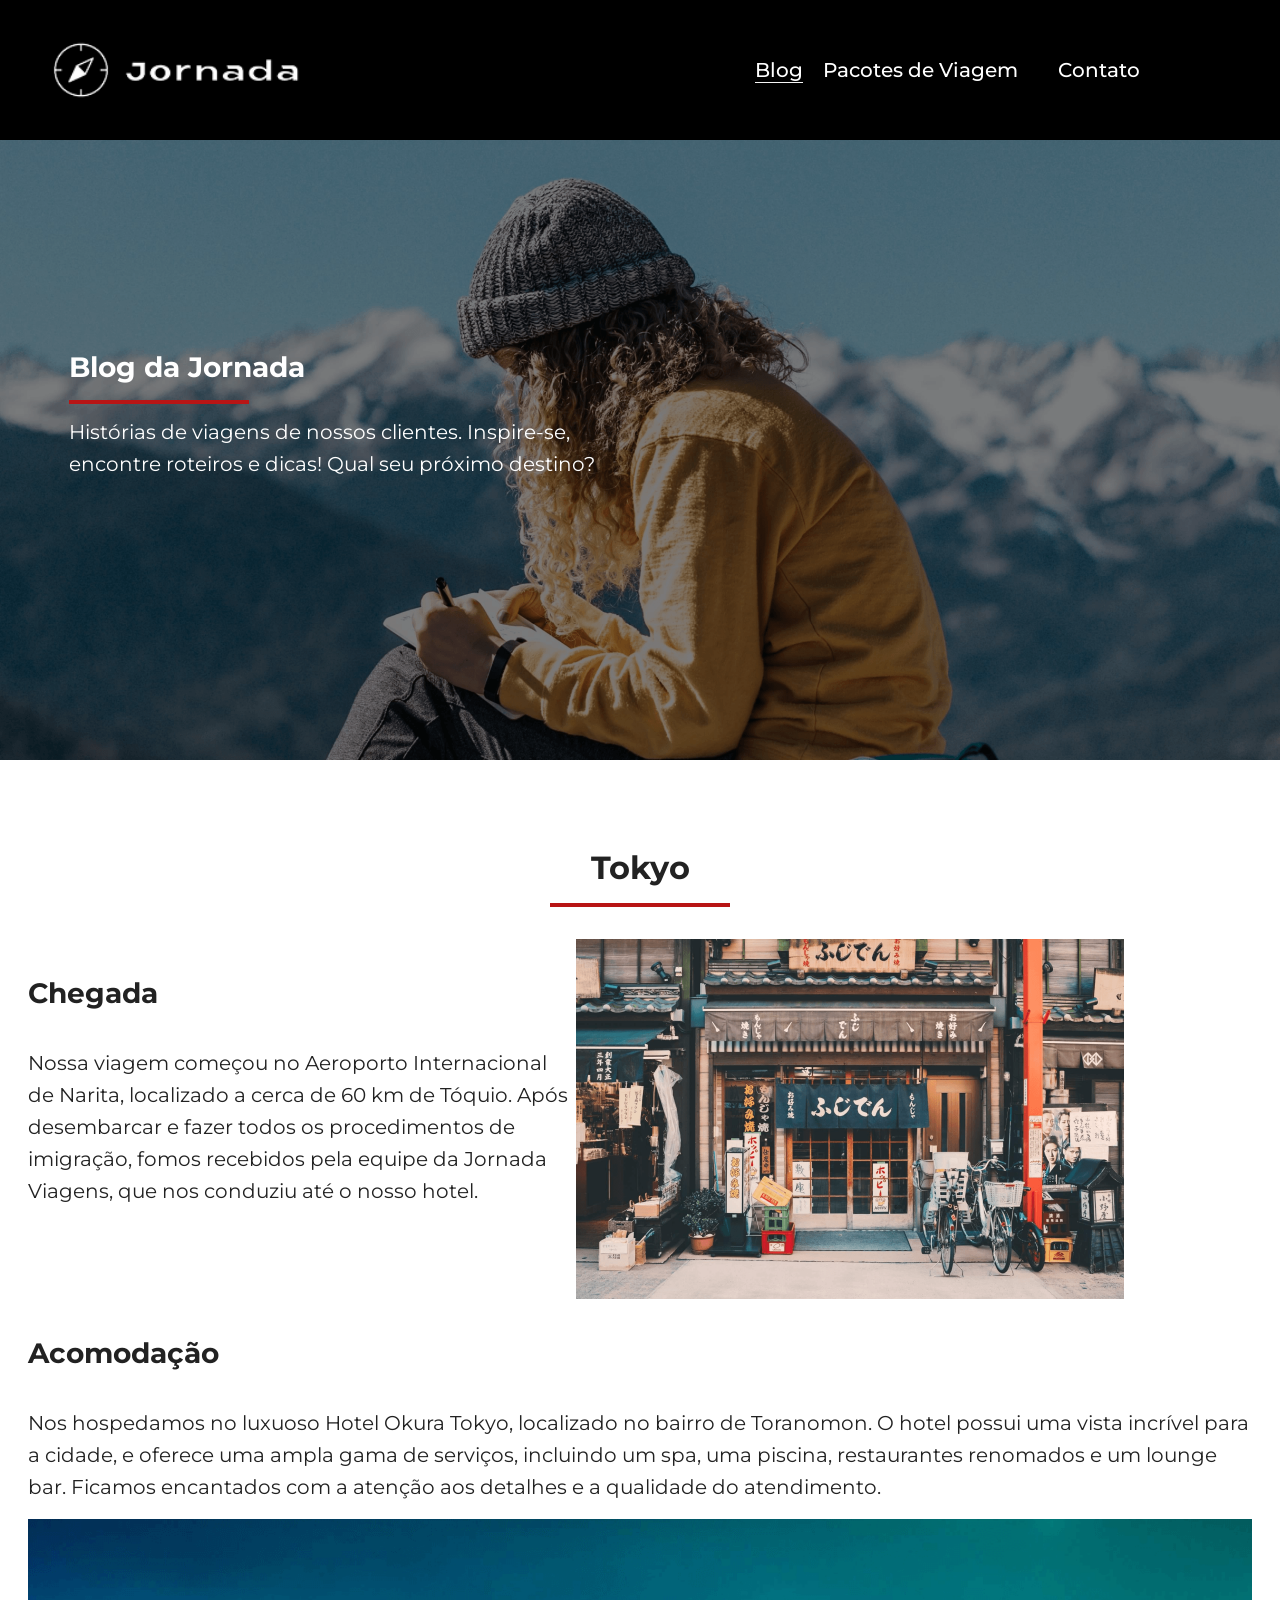
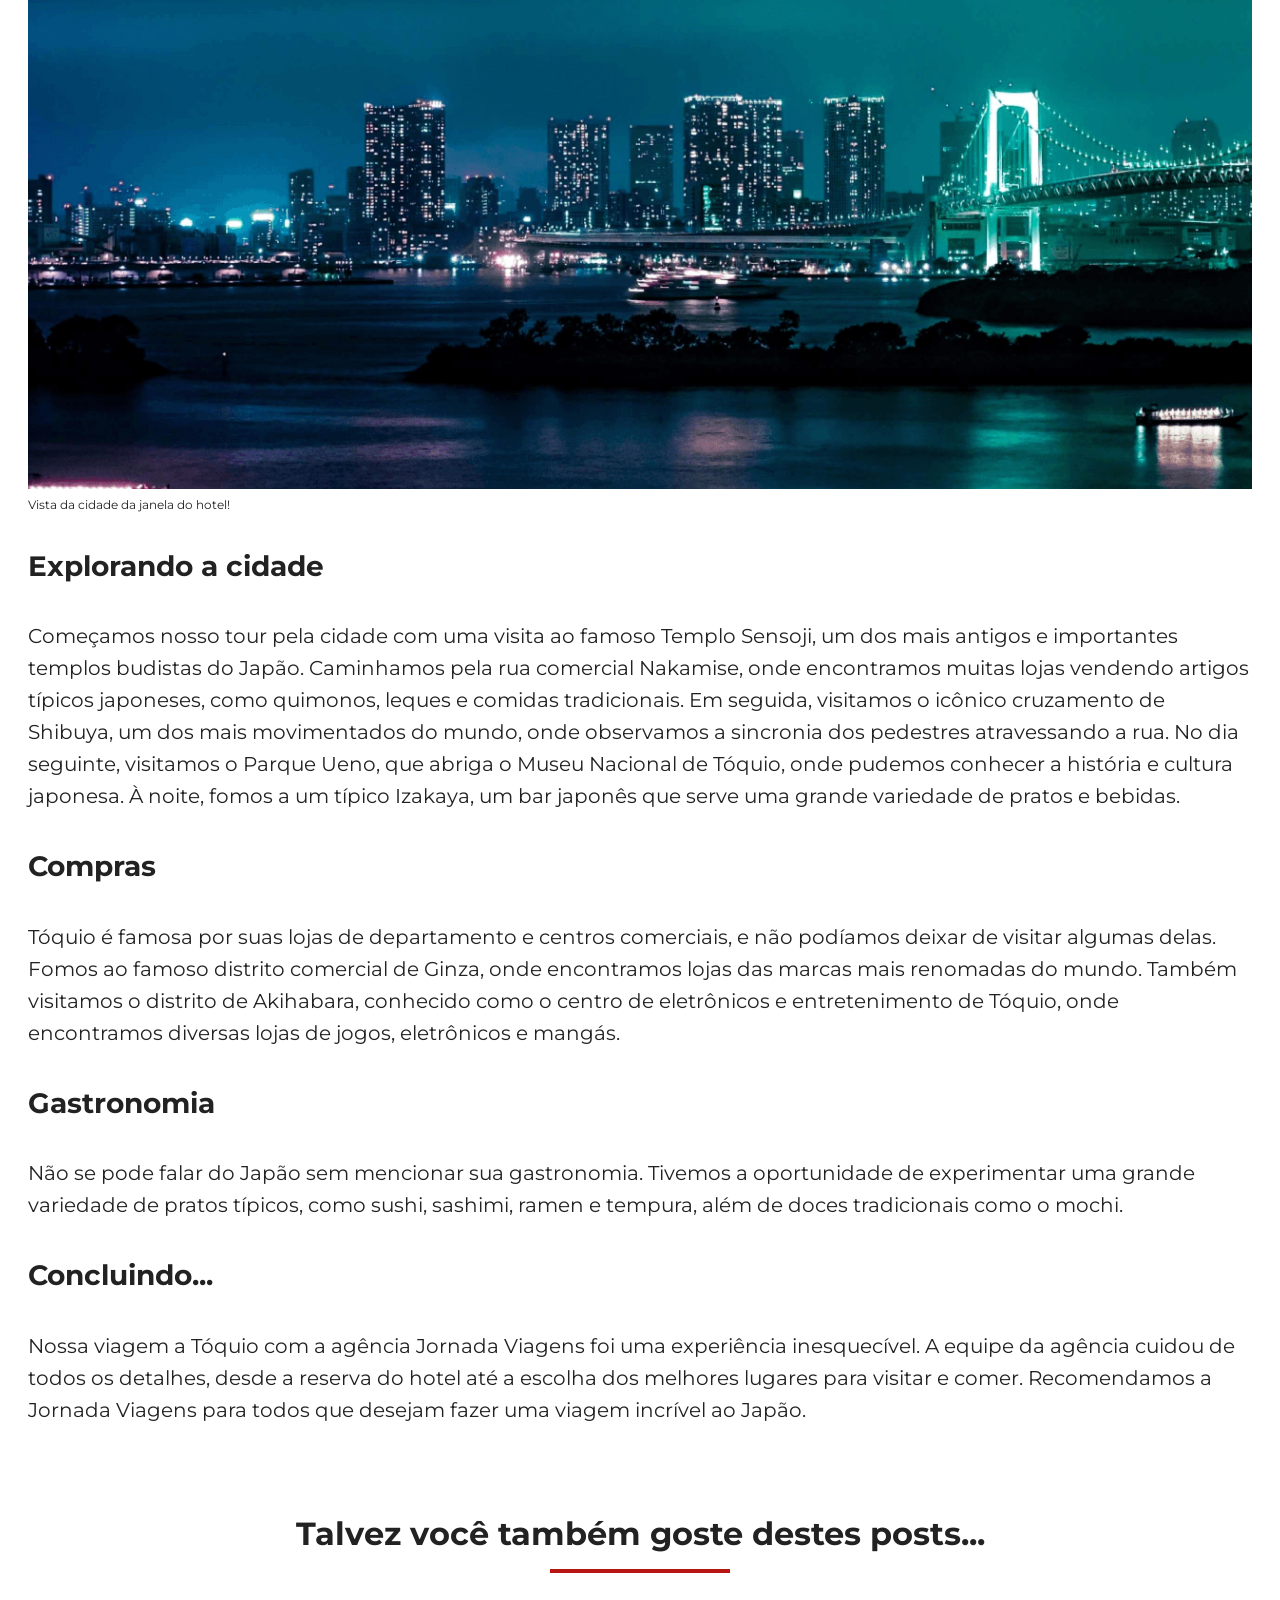
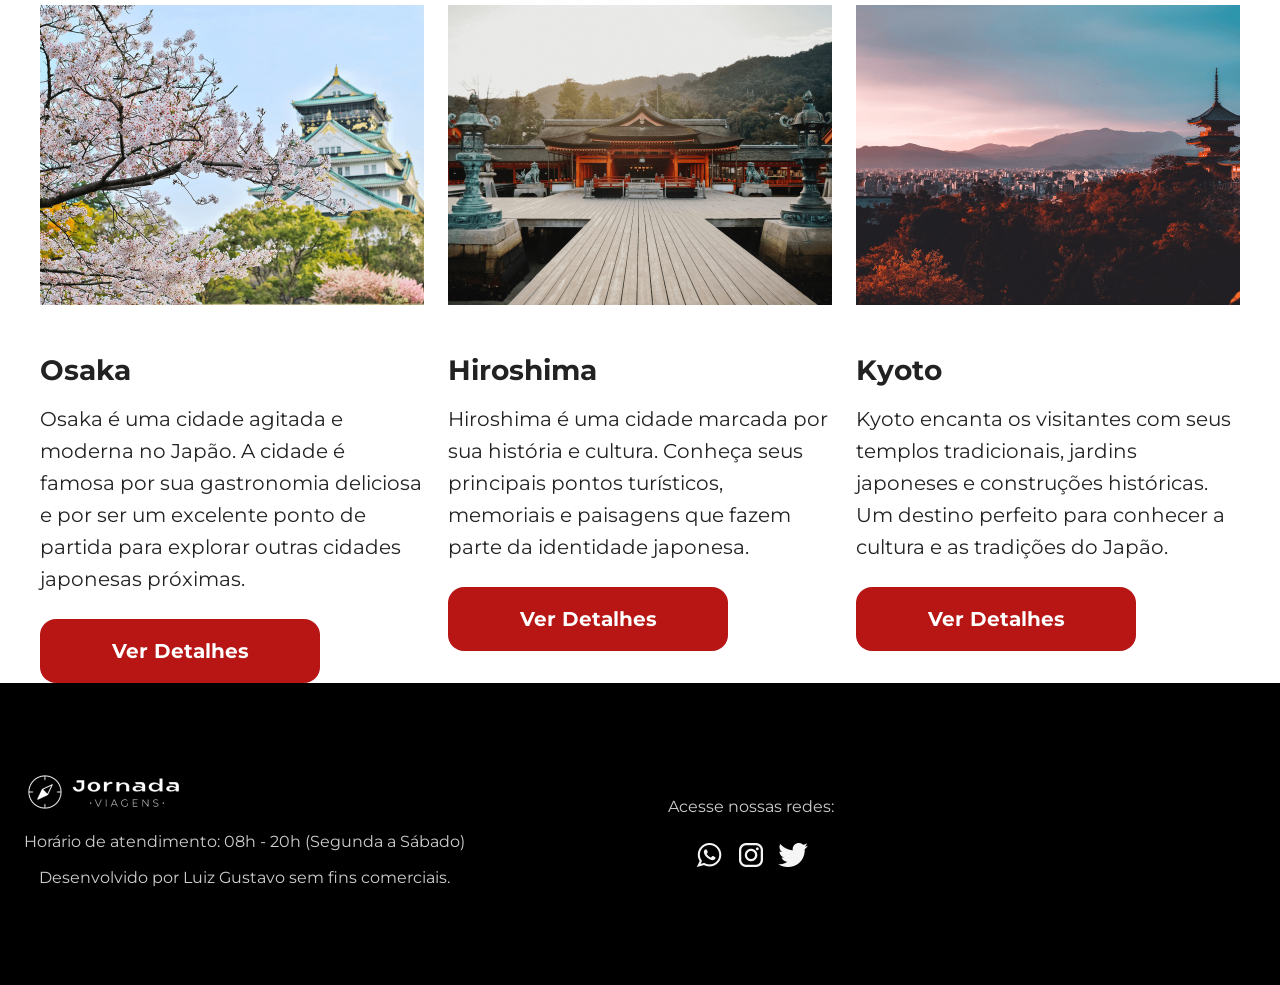
==== html/blog.html @ 7a6481ee "Finalizando-blog" ====
<!doctype html>
<html lang="pt-br">
  <head>
    <meta charset="UTF-8" />
    <meta name="viewport" content="width=device-width, initial-scale=1.0" />
    <title>Blog | Jornada Viagens</title>

    <meta
      name="description"
      content="Histórias de viagens dos clientes da Jornada Viagens. Inspire-se com roteiros e dicas!"
    />

    <meta property="og:title" content="Blog | Jornada Viagens" />
    <meta
      property="og:description"
      content="Histórias de viagens de nossos clientes. Inspire-se e encontre seu próximo destino!"
    />
    <meta
      property="og:image"
      content="https://luizgus1213.github.io/jornada-viagens/img/logo-footer.png"
    />

    <link rel="icon" href="../favicon-branco.png" />
    <link rel="stylesheet" href="../css/style.css" />
    <link rel="stylesheet" href="../css/blog-page/blog.css" />
  </head>

  <body>
    <header>
      <a class="logo" href="blog.html" title="Voltar para página inicial">
        <img
          class="img-mobile"
          src="../img/Símbolo_branco.png"
          alt="Símbolo branco da logo Jornada"
        />

        <img
          class="img-desktop"
          src="../img/Logo-branco 2.png"
          alt="Logo branca da Jornada"
        />
      </a>

      <div class="menu_navegacao">
        <label for="menu">
          <img
            src="../img/menu.png"
            alt="Menu hambúrguer"
            class="menu_hamburguer"
          />
        </label>

        <input type="checkbox" id="menu" hidden />

        <nav>
          <ul class="list-links">
            <li>
              <a
                class="pagina-selecionada"
                href="blog.html"
                title="Acessar página Blog"
                >Blog</a
              >
            </li>

            <li>
              <a
                href="pacotes-de-viagens.html"
                title="Acessar página de viagens"
                >Pacotes de Viagem</a
              >
            </li>

            <li>
              <a href="contato.html" title="Acessar contatos">Contato</a>
            </li>
          </ul>
        </nav>
      </div>
    </header>

    <main>
      <section class="banner-blog">
        <div class="img-hero">
          <div class="text">
            <h1 class="content_title">Blog da Jornada</h1>
            <hr />

            <h2 class="content_text">
              Histórias de viagens de nossos clientes. Inspire-se, encontre
              roteiros e dicas! Qual seu próximo destino?
            </h2>
          </div>
        </div>
      </section>

      <section class="description">
        <section class="tokyo">
          <section class="section-title titulo-destino">
            <h2>Tokyo</h2>
            <hr />
          </section>

          <div class="grid separacao">
            <div class="chegada-acomodacao">
              <h4>Chegada</h4>

              <p class="content_text">
                Nossa viagem começou no Aeroporto Internacional de Narita,
                localizado a cerca de 60 km de Tóquio. Após desembarcar e fazer
                todos os procedimentos de imigração, fomos recebidos pela equipe
                da Jornada Viagens, que nos conduziu até o nosso hotel.
              </p>
            </div>

            <div
              class="imagem acomodacao"
              role="img"
              aria-label="Fachada de um estabelecimento tradicional japonês em Tóquio"
            ></div>
          </div>

          <section class="section-title acomodacao-texto">
            <h4>Acomodação</h4>

            <p class="content_text">
              Nos hospedamos no luxuoso Hotel Okura Tokyo, localizado no bairro
              de Toranomon. O hotel possui uma vista incrível para a cidade, e
              oferece uma ampla gama de serviços, incluindo um spa, uma piscina,
              restaurantes renomados e um lounge bar. Ficamos encantados com a
              atenção aos detalhes e a qualidade do atendimento.
            </p>
          </section>

          <div
            class="imagem vista-janela-tokyo"
            role="img"
            aria-label="Vista noturna da cidade de Tóquio"
          ></div>

          <sub>Vista da cidade da janela do hotel!</sub>

          <section class="section-title explorando">
            <h4>Explorando a cidade</h4>

            <p class="content_text">
              Começamos nosso tour pela cidade com uma visita ao famoso Templo
              Sensoji, um dos mais antigos e importantes templos budistas do
              Japão. Caminhamos pela rua comercial Nakamise, onde encontramos
              muitas lojas vendendo artigos típicos japoneses, como quimonos,
              leques e comidas tradicionais. Em seguida, visitamos o icônico
              cruzamento de Shibuya, um dos mais movimentados do mundo, onde
              observamos a sincronia dos pedestres atravessando a rua. No dia
              seguinte, visitamos o Parque Ueno, que abriga o Museu Nacional de
              Tóquio, onde pudemos conhecer a história e cultura japonesa. À
              noite, fomos a um típico Izakaya, um bar japonês que serve uma
              grande variedade de pratos e bebidas.
            </p>

            <h4>Compras</h4>

            <p class="content_text">
              Tóquio é famosa por suas lojas de departamento e centros
              comerciais, e não podíamos deixar de visitar algumas delas. Fomos
              ao famoso distrito comercial de Ginza, onde encontramos lojas das
              marcas mais renomadas do mundo. Também visitamos o distrito de
              Akihabara, conhecido como o centro de eletrônicos e entretenimento
              de Tóquio, onde encontramos diversas lojas de jogos, eletrônicos e
              mangás.
            </p>

            <h4>Gastronomia</h4>

            <p class="content_text">
              Não se pode falar do Japão sem mencionar sua gastronomia. Tivemos
              a oportunidade de experimentar uma grande variedade de pratos
              típicos, como sushi, sashimi, ramen e tempura, além de doces
              tradicionais como o mochi.
            </p>

            <h4>Concluindo...</h4>

            <p class="content_text">
              Nossa viagem a Tóquio com a agência Jornada Viagens foi uma
              experiência inesquecível. A equipe da agência cuidou de todos os
              detalhes, desde a reserva do hotel até a escolha dos melhores
              lugares para visitar e comer. Recomendamos a Jornada Viagens para
              todos que desejam fazer uma viagem incrível ao Japão.
            </p>
          </section>
        </section>
        <section class="posts-section">
          <section class="section-title">
            <h2>Talvez você também goste destes posts...</h2>
            <hr />
          </section>

          <div class="posts-list">
            <article class="post-card">
              <div
                class="post-image imagem-osaka"
                role="img"
                aria-label="Paisagem da cidade de Osaka, Japão"
              ></div>

              <div class="post-content">
                <h3 class="content_title">Osaka</h3>

                <p class="content_text">
                  Osaka é uma cidade agitada e moderna no Japão. A cidade é
                  famosa por sua gastronomia deliciosa e por ser um excelente
                  ponto de partida para explorar outras cidades japonesas
                  próximas.
                </p>

                <a href="osaka.html" class="button">Ver Detalhes</a>
              </div>
            </article>

            <article class="post-card">
              <div
                class="post-image imagem-hiroshima"
                role="img"
                aria-label="Paisagem da cidade de Hiroshima, Japão"
              ></div>

              <div class="post-content">
                <h3 class="content_title">Hiroshima</h3>

                <p class="content_text">
                  Hiroshima é uma cidade marcada por sua história e cultura.
                  Conheça seus principais pontos turísticos, memoriais e
                  paisagens que fazem parte da identidade japonesa.
                </p>

                <a href="hiroshima.html" class="button">Ver Detalhes</a>
              </div>
            </article>

            <article class="post-card">
              <div
                class="post-image imagem-kyoto"
                role="img"
                aria-label="Paisagem tradicional da cidade de Kyoto, Japão"
              ></div>

              <div class="post-content">
                <h3 class="content_title">Kyoto</h3>

                <p class="content_text">
                  Kyoto encanta os visitantes com seus templos tradicionais,
                  jardins japoneses e construções históricas. Um destino
                  perfeito para conhecer a cultura e as tradições do Japão.
                </p>

                <a href="kyoto.html" class="button">Ver Detalhes</a>
              </div>
            </article>
          </div>
        </section>
      </section>
      <section class="final-page final-page-pacotes">
        <footer>
          <div class="dados-finais">
            <header>
              <img
                src="../img/Logo-branco-jornada.png"
                alt="Logo da jornada de viagens "
              />
            </header>
            <h1>Horário de atendimento: 08h - 20h (Segunda a Sábado)</h1>
            <div class="developer">
              <h1>Desenvolvido por Luiz Gustavo sem fins comerciais.</h1>
            </div>
          </div>

          <div class="links-redes">
            <h1>Acesse nossas redes:</h1>
            <a
              href="https://wa.me/553199255745"
              target="_blank"
              rel="noopener noreferrer"
            >
              <img
                class="icones-redes-sociais"
                src="../img/Whatsapp 1 (1).png"
                alt="Ícone do WhatsApp"
              /> </a
            ><a href="../html/instagram.html"
              ><img
                class="icones-redes-sociais"
                src="../img/Instragam 1 (1).png"
                alt="icone do instagram" /></a
            ><a href="../html/twitter.html"
              ><img
                class="icones-redes-sociais"
                src="../img/Twiter 1 (1).png"
                alt="icone do twiter"
            /></a>
          </div>
        </footer>
      </section>
    </main>
  </body>
</html>
---- css/style.css ----
@import url(global.css);
@import url(hearder.css);
@import url(hero.css);
@import url(offers.css);
@import url(categories.css);
@import url(popular_destination.css);
@import url(payments.css);
@import url(witness.css);
@import url(final-page.css);
@import url(pacotes-de-viagens/header.css);
@import url(pacotes-de-viagens/banner.css);
@import url(pacotes-de-viagens/payment.css);
@import url(pacotes-de-viagens/depoimentos.css);
@import url(pacotes-de-viagens/final-page.css);
@import url(blog-page/blog.css);
@import url(blog-page/posts.css);
---- css/blog-page/blog.css ----
/* BANNER */

.banner-blog .img-hero {
  background-image: url(../../img/hero-blog-mobile.png);
}

/* TOKYO */

.tokyo {
  width: 100%;
  margin: 0 auto;
}
.description {
  padding: 0 28px;
}
/* TÍTULO */

.tokyo .titulo-destino h2 {
  margin-top: 88px;
  text-align: center;
}

.tokyo .titulo-destino hr {
  margin-bottom: 32px;
}

/* CHEGADA */

.separacao {
  display: grid;
  grid-template-columns: 1fr;
  grid-template-rows: auto;
  gap: 12px;
}

.chegada-acomodacao {
  min-width: 0;
}

/* IMAGENS */

.imagem {
  background-repeat: no-repeat;
  background-size: cover;
  background-position: center;
}

.acomodacao {
  width: 312px;
  max-width: 100%;
  aspect-ratio: 312 / 360;
  background-image: url(../../img/acomodacao-tokyo-mobile.png);
}

/* ACOMODAÇÃO */

.acomodacao-texto {
  margin-top: 16px;
}

/* VISTA DA JANELA */

.vista-janela-tokyo {
  width: 100%;
  aspect-ratio: 2.15;
  background-image: url(../../img/vista-janela-toyko-mobile.png);
  margin-top: 16px;
}

.tokyo sub {
  display: block;
  font-size: 12px;
  margin-top: 8px;
}

/* EXPLORANDO A CIDADE */

.explorando {
  margin-top: 24px;
}

/* TABLET */

@media screen and (min-width: 768px) {
  .banner-blog .img-hero {
    background-image: url(../../img/hero-blog-tablet.png);
  }

  .separacao {
    grid-template-columns: repeat(2, 312px);
    grid-template-rows: 360px;
    column-gap: 24px;
    row-gap: 0;
  }

  .chegada-acomodacao {
    grid-area: 1 / 1 / 2 / 2;
  }

  .acomodacao {
    grid-area: 1 / 2 / 2 / 3;
    width: 312px;
    height: 360px;
    background-image: url(../../img/acomodacao-tokyo-tablet.png);
  }

  .vista-janela-tokyo {
    background-image: url(../../img/vista-janela-toyko-tablet.png);
  }
}

/* PC */

@media screen and (min-width: 1024px) {
  .separacao {
    display: grid;
    grid-template-columns: repeat(2, 548px);
    grid-template-rows: 360px;
    grid-column-gap: 0px;
    grid-row-gap: 0px;
  }

  .chegada-acomodacao {
    grid-area: 1 / 1 / 2 / 2;
  }
  .acomodacao {
    grid-area: 1 / 2 / 2 / 3;
  }
  .banner-blog .img-hero {
    background-image: url(../../img/hero-blog-desk.png);
    background-position: 60%;
  }

  .acomodacao {
    background-image: url(../../img/acomodacao-tokyo-desk.png);
    width: 100%;
  }

  .vista-janela-tokyo {
    background-image: url(../../img/vista-janela-toyko-desk.png);
  }
}
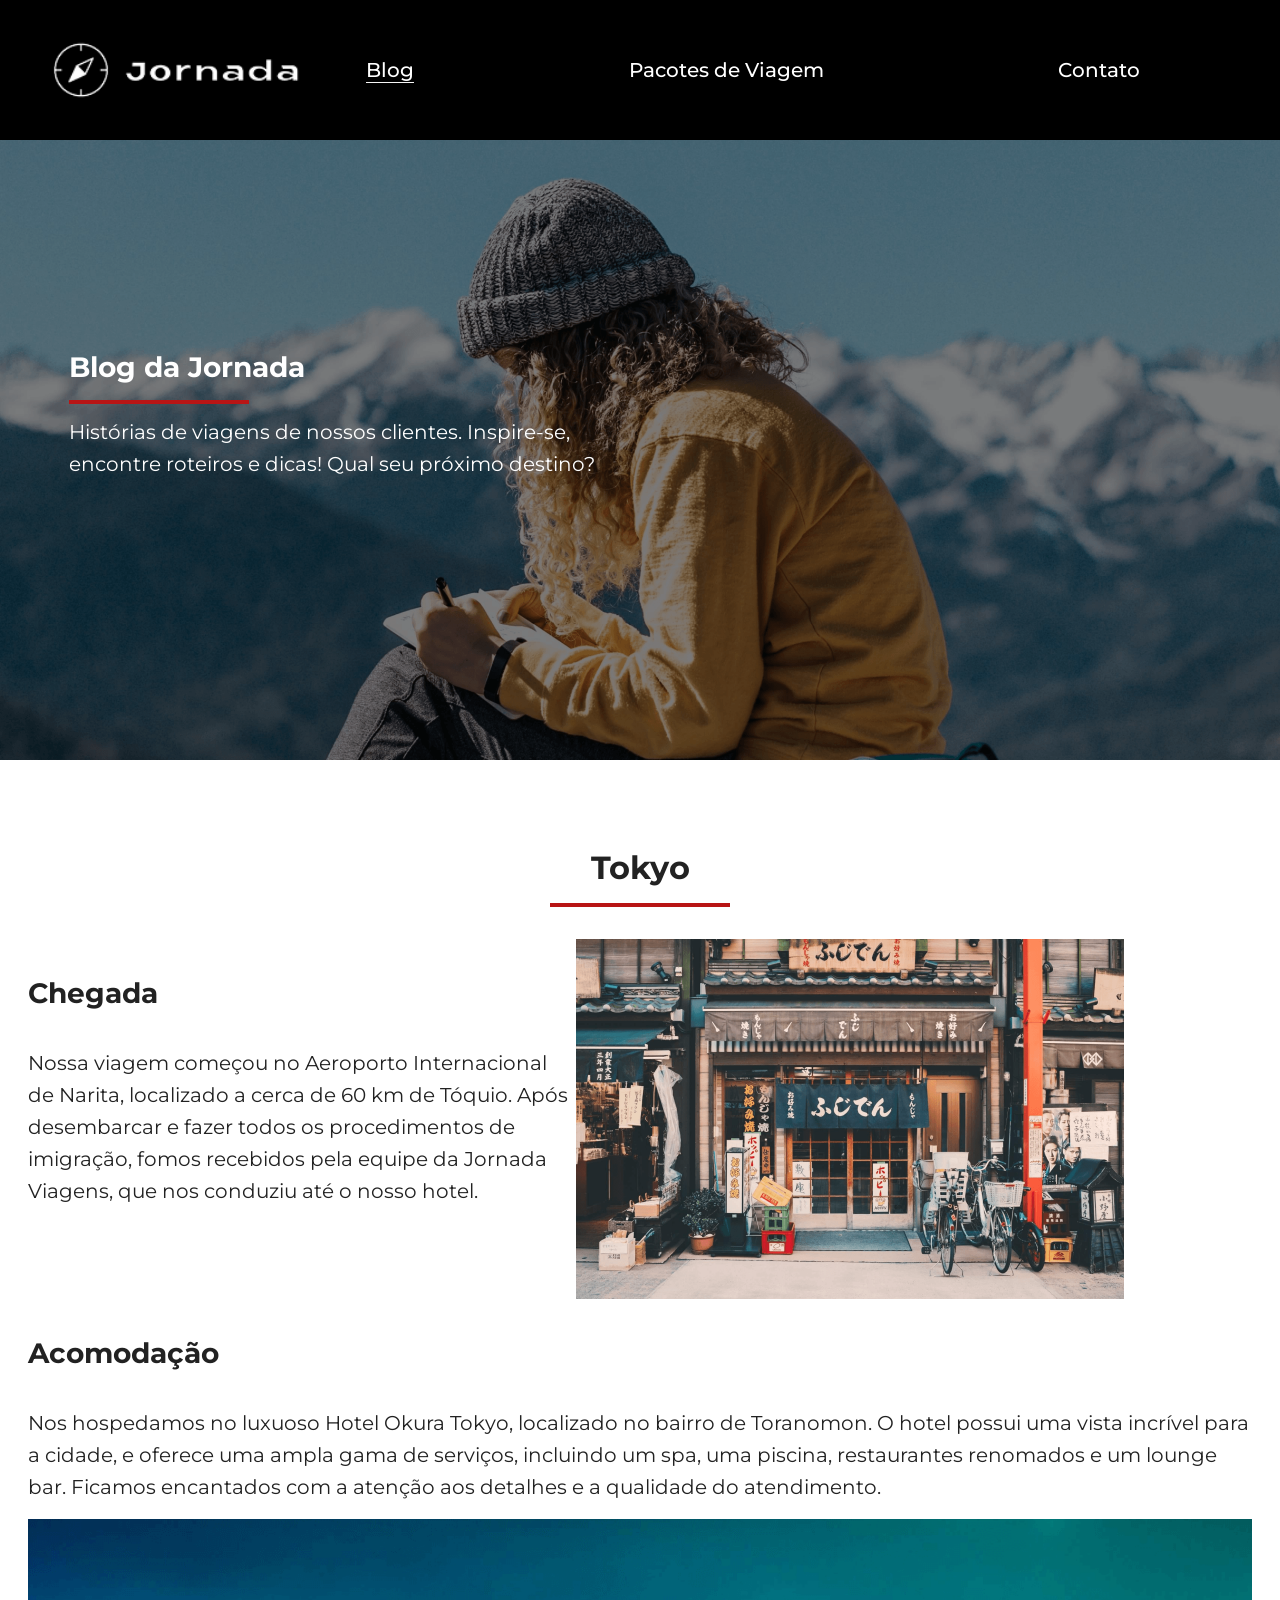
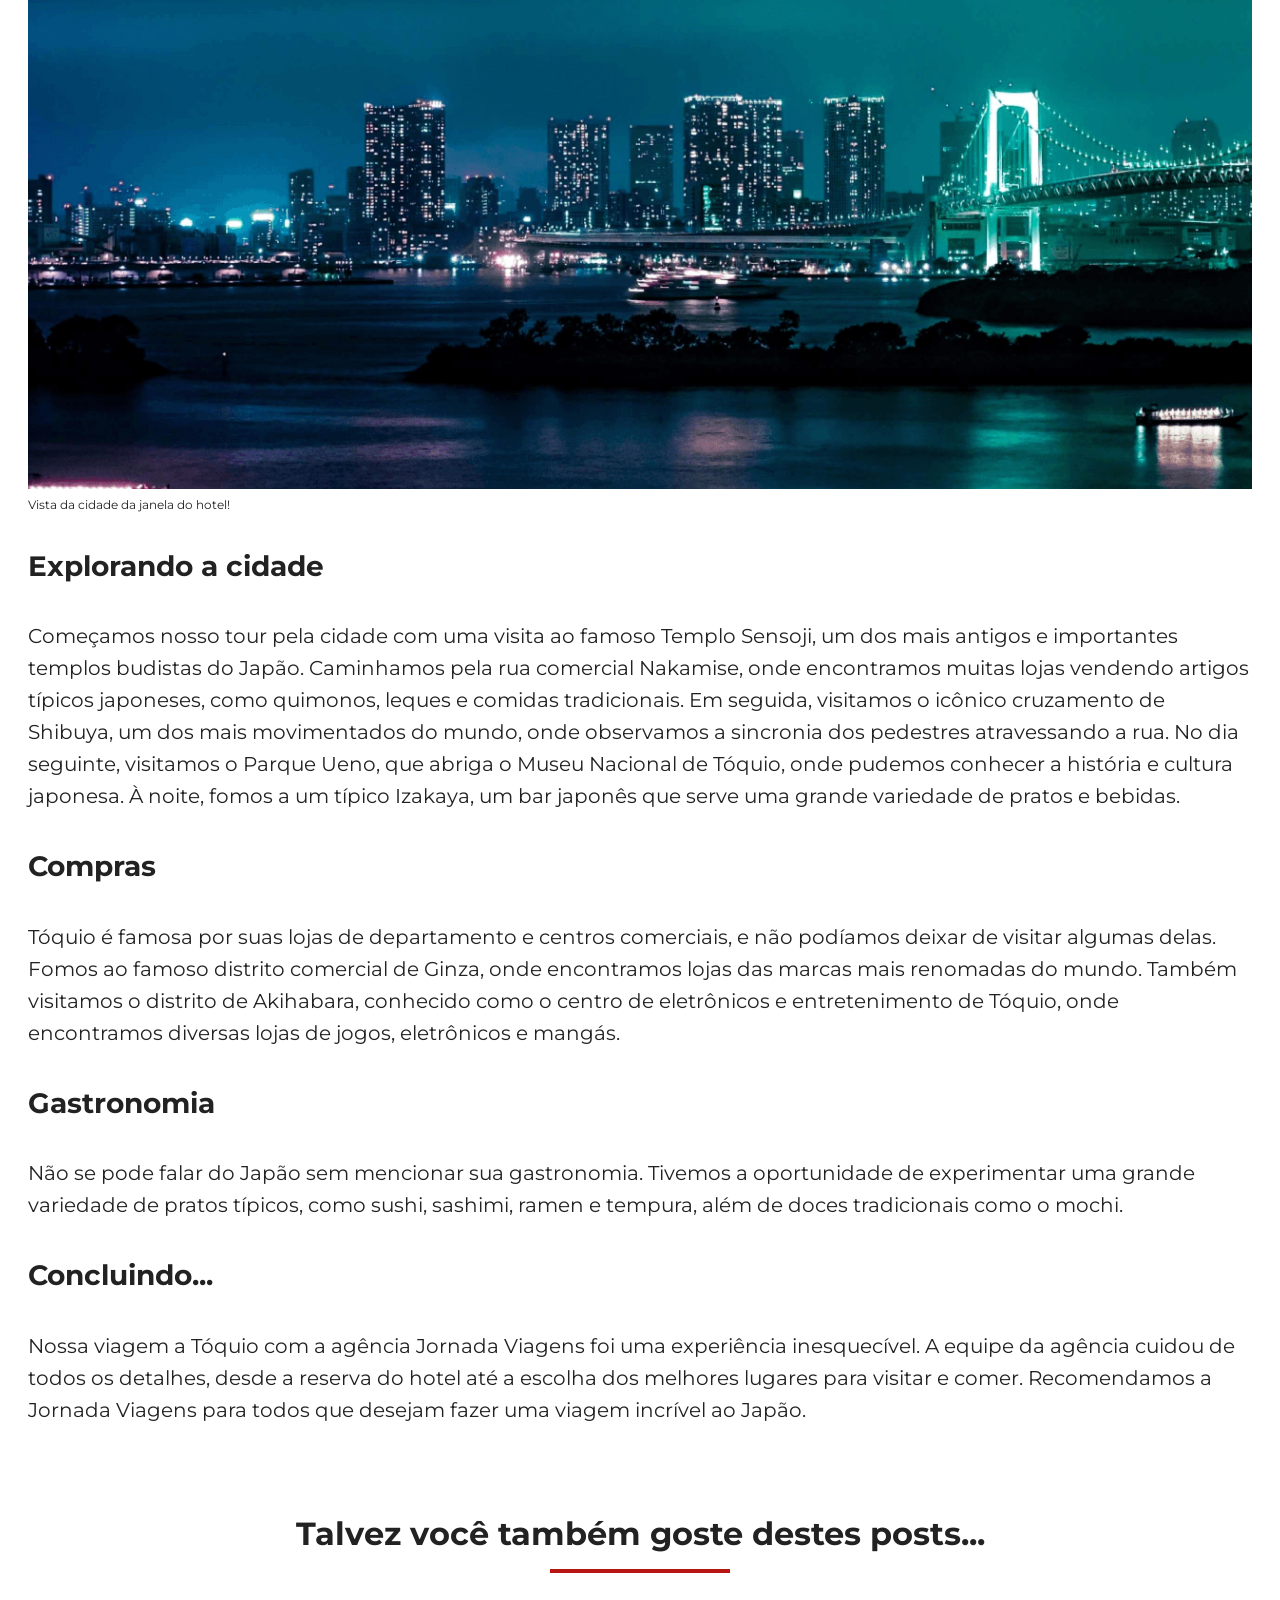
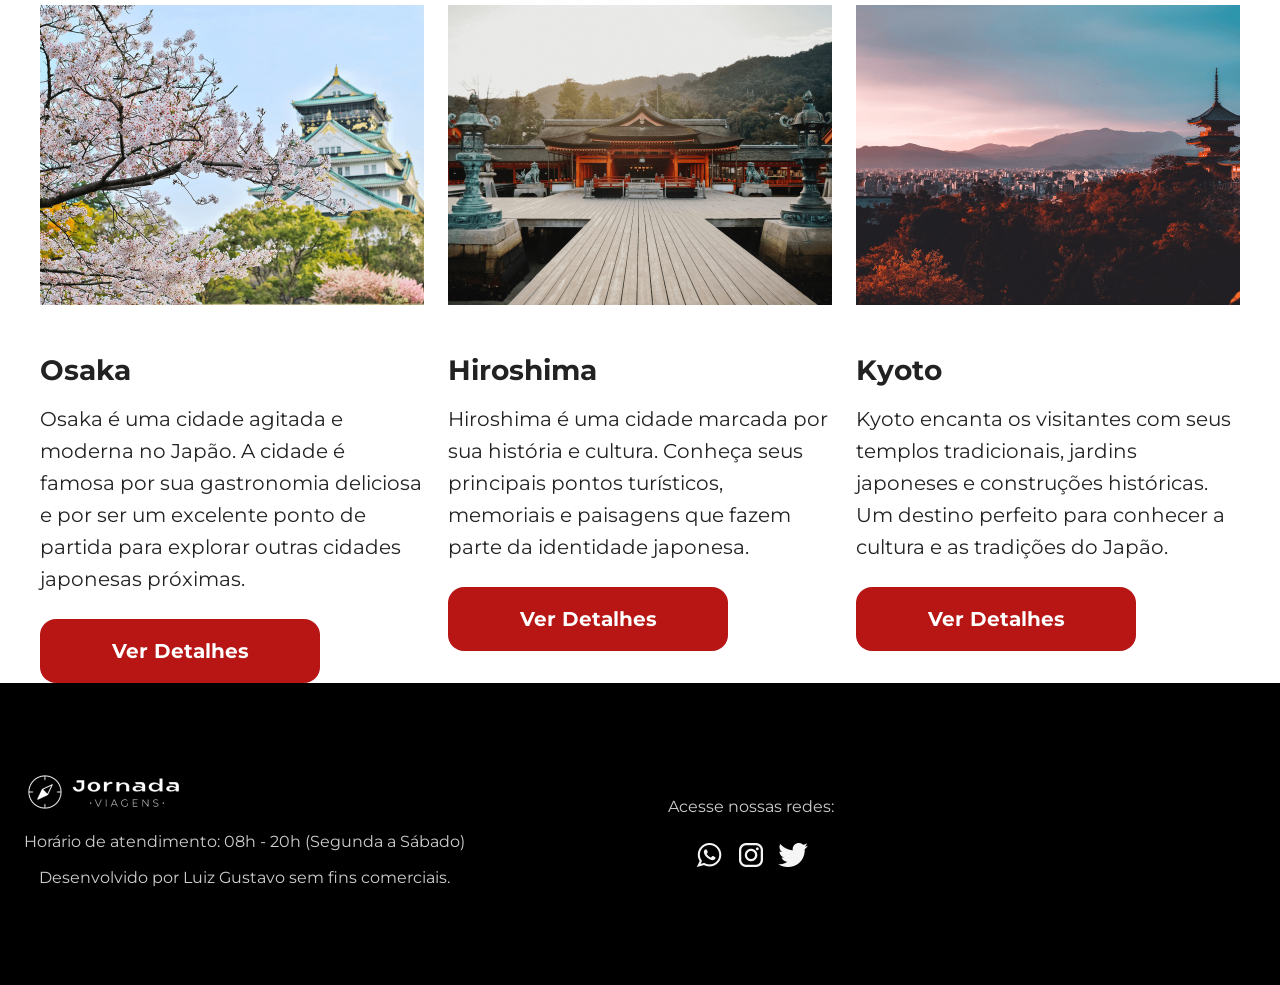
==== commit 4d0e6c90: "finaliza site" ====
--- a/html/blog.html
+++ b/html/blog.html
@@ -213,7 +213,7 @@
                   próximas.
                 </p>
 
-                <a href="osaka.html" class="button">Ver Detalhes</a>
+                <a href="#" class="button">Ver Detalhes</a>
               </div>
             </article>
 
@@ -233,7 +233,7 @@
                   paisagens que fazem parte da identidade japonesa.
                 </p>
 
-                <a href="hiroshima.html" class="button">Ver Detalhes</a>
+                <a href="#" class="button">Ver Detalhes</a>
               </div>
             </article>
 
@@ -253,7 +253,7 @@
                   perfeito para conhecer a cultura e as tradições do Japão.
                 </p>
 
-                <a href="kyoto.html" class="button">Ver Detalhes</a>
+                <a href="#" class="button">Ver Detalhes</a>
               </div>
             </article>
           </div>
--- a/css/style.css
+++ b/css/style.css
@@ -14,3 +14,4 @@
 @import url(pacotes-de-viagens/final-page.css);
 @import url(blog-page/blog.css);
 @import url(blog-page/posts.css);
+@import url(contato/contato.css);
